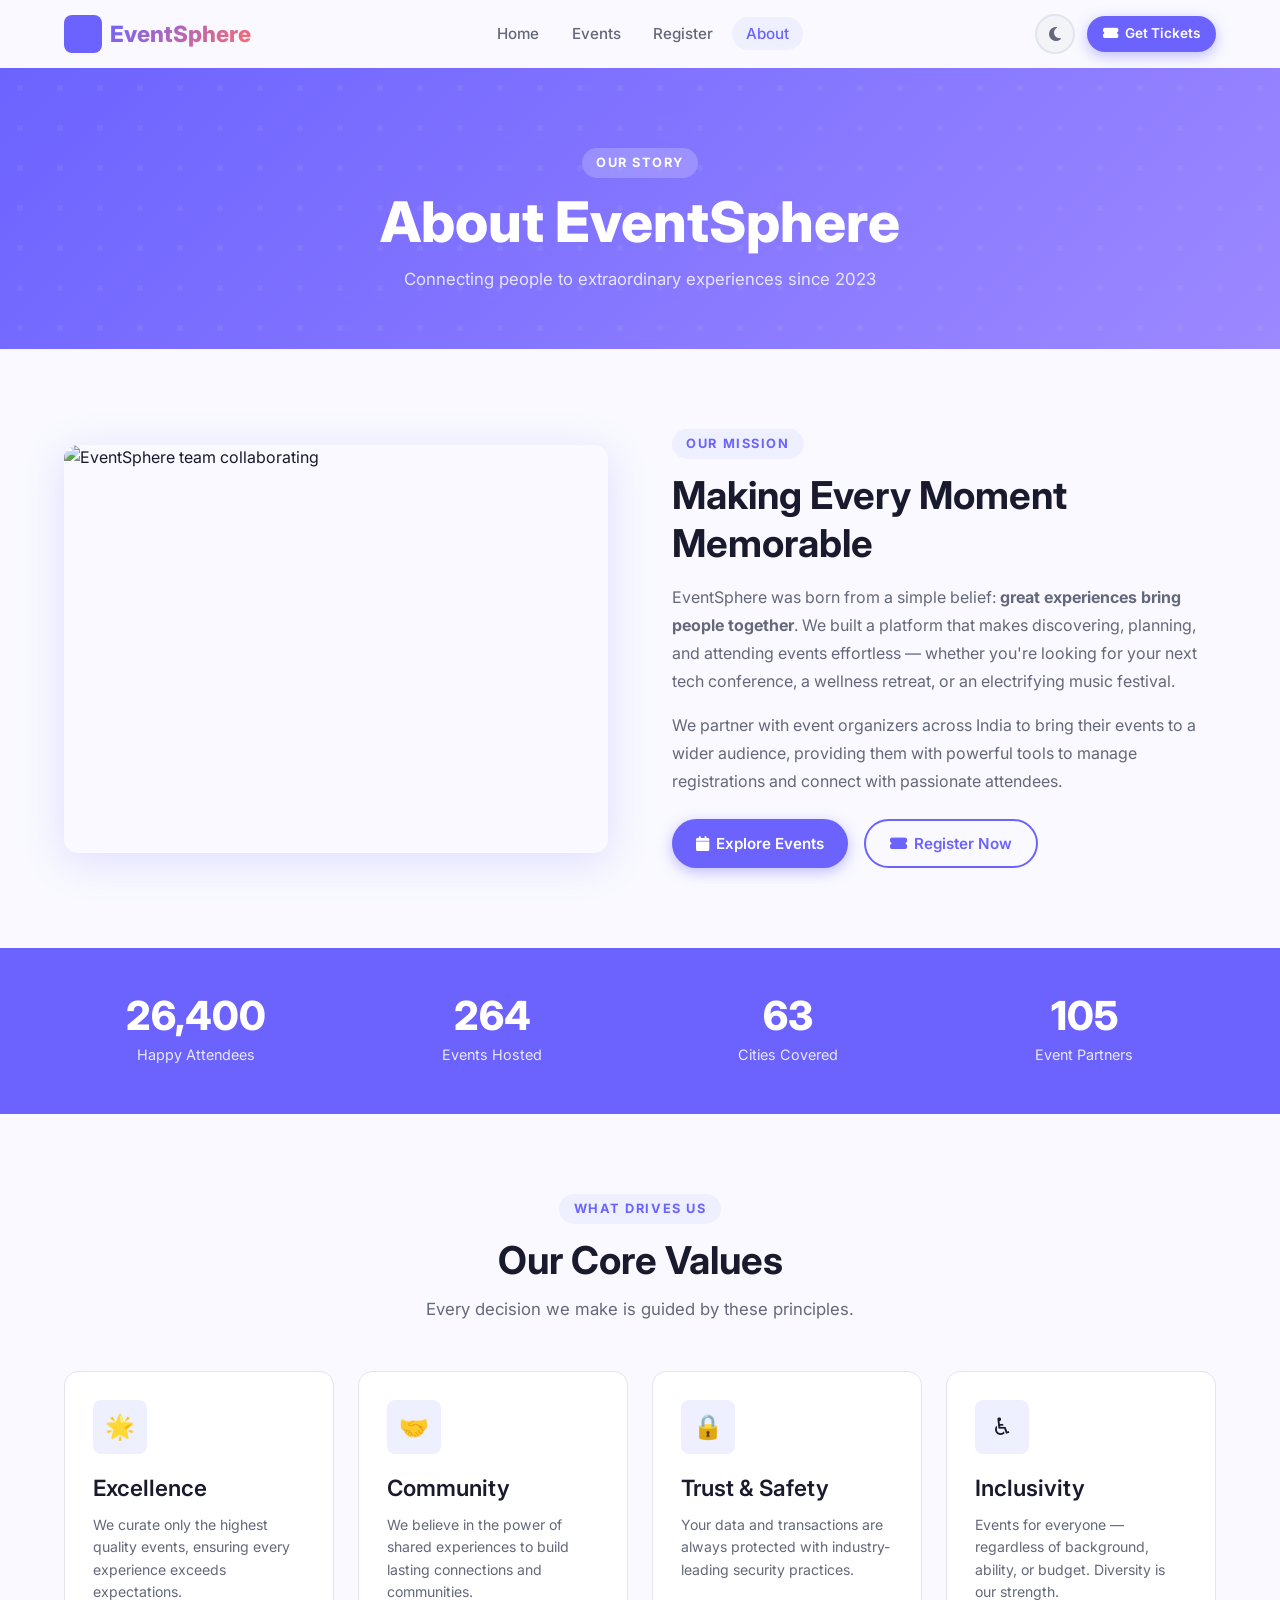
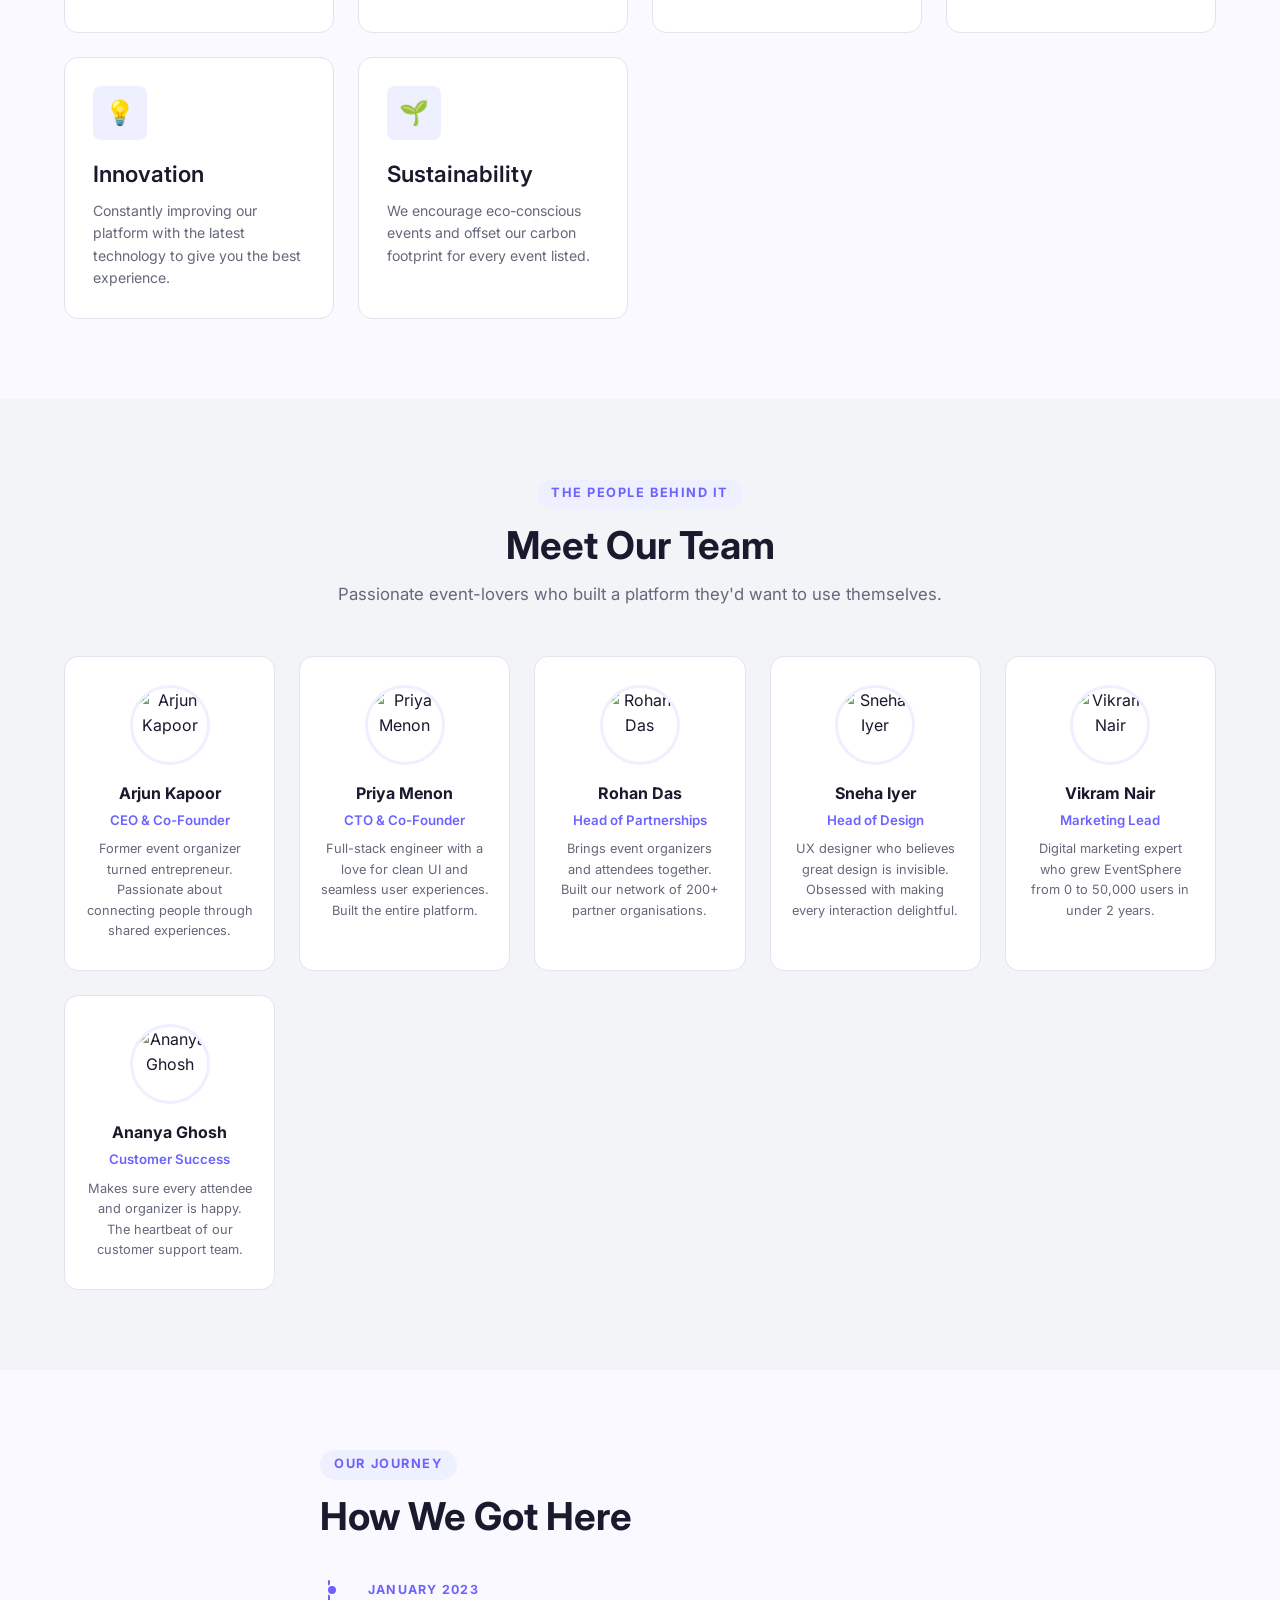
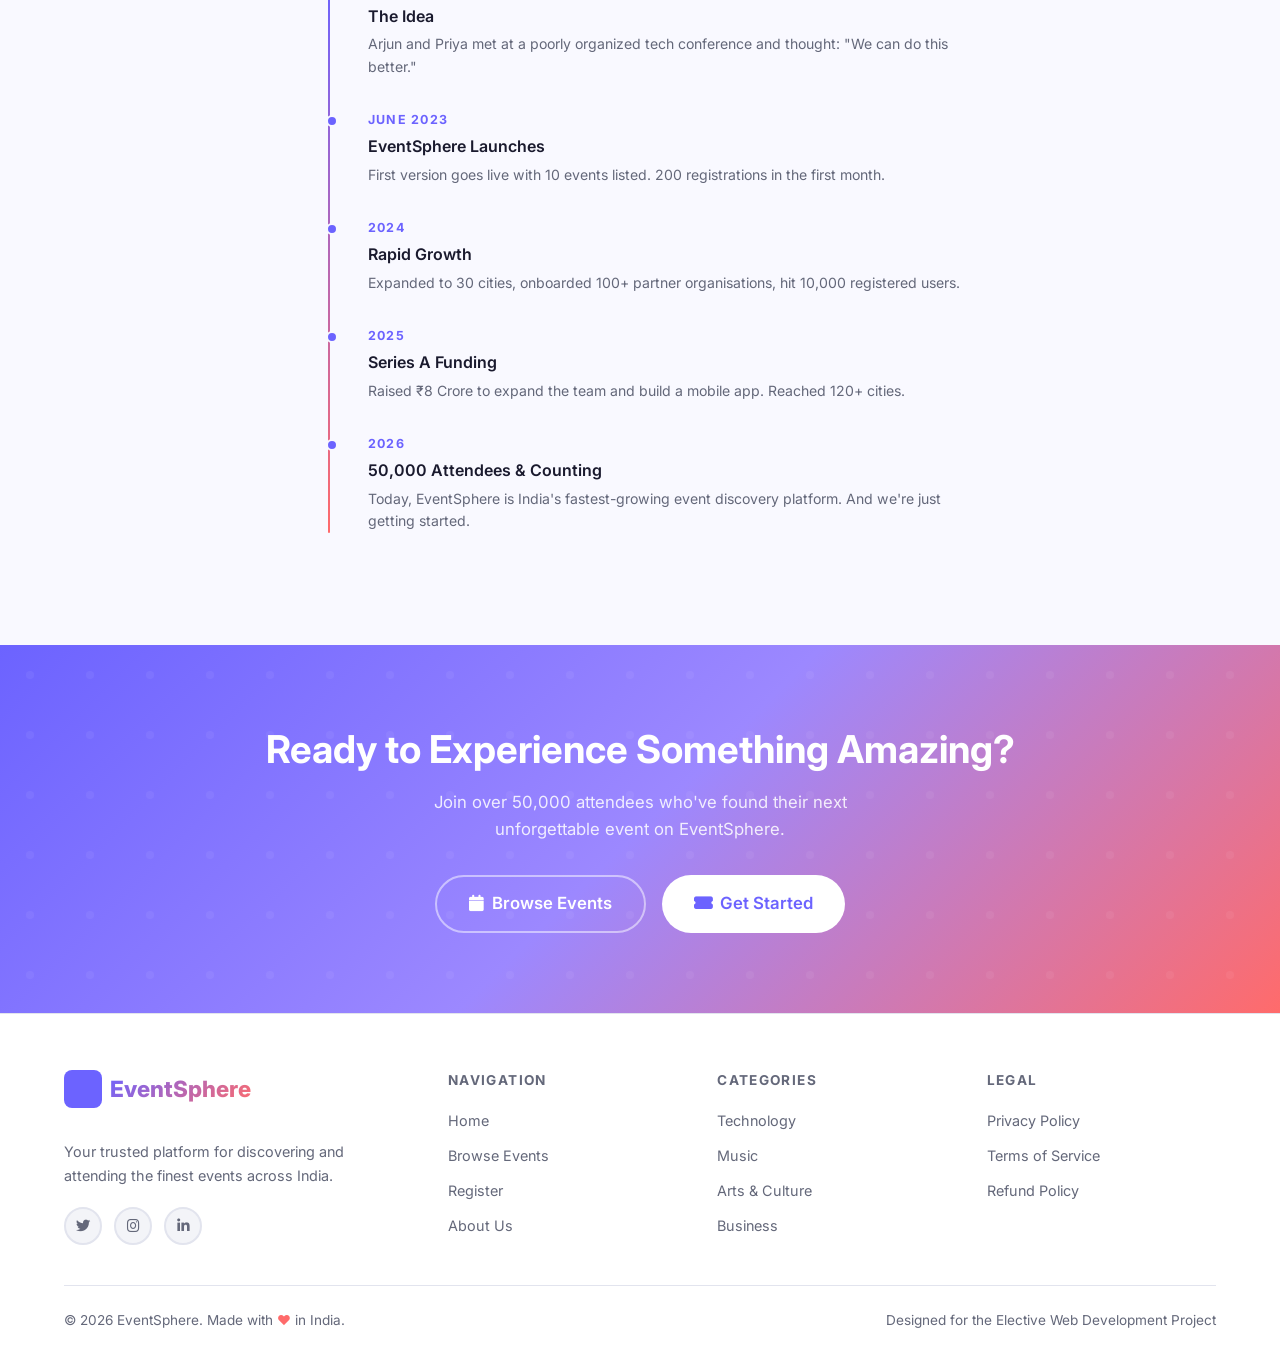
==== about.html @ 1bad6260 "Initial commit: EventSphere event management website - Homepage with hero section, featured events, " ====
<!DOCTYPE html>
<html lang="en" data-theme="light">
<head>
  <meta charset="UTF-8">
  <meta name="viewport" content="width=device-width, initial-scale=1.0">
  <meta name="description" content="About EventSphere — Our mission, team, and story.">
  <title>About Us — EventSphere</title>

  <link rel="preconnect" href="https://fonts.googleapis.com">
  <link href="https://fonts.googleapis.com/css2?family=Inter:wght@400;500;600;700;800&display=swap" rel="stylesheet">
  <link rel="stylesheet" href="https://cdnjs.cloudflare.com/ajax/libs/font-awesome/6.5.0/css/all.min.css">
  <link rel="stylesheet" href="css/style.css">
  <link rel="stylesheet" href="css/responsive.css">

  <style>
    .mission-section {
      display: grid;
      grid-template-columns: 1fr 1fr;
      gap: 4rem;
      align-items: center;
      padding: 5rem 0;
    }
    .mission-img {
      border-radius: var(--radius);
      overflow: hidden;
      aspect-ratio: 4/3;
      box-shadow: var(--shadow-lg);
    }
    .mission-img img { width: 100%; height: 100%; object-fit: cover; }
    .mission-text .section-label { display: inline-block; margin-bottom: 0.75rem; }
    .mission-text h2 { margin-bottom: 1rem; }
    .mission-text p  { color: var(--text-muted); margin-bottom: 1rem; line-height: 1.75; }
    .timeline { position: relative; padding-left: 2rem; }
    .timeline::before {
      content: "";
      position: absolute;
      left: 0.5rem;
      top: 0; bottom: 0;
      width: 2px;
      background: linear-gradient(to bottom, var(--primary), var(--accent));
      border-radius: 2px;
    }
    .timeline-item { position: relative; margin-bottom: 2rem; padding-left: 1rem; }
    .timeline-item::before {
      content: "";
      position: absolute;
      left: -1.6rem;
      top: 0.3rem;
      width: 12px; height: 12px;
      background: var(--primary);
      border-radius: 50%;
      border: 2px solid var(--bg);
    }
    .timeline-year { font-size: 0.78rem; font-weight: 700; color: var(--primary); text-transform: uppercase; letter-spacing: 0.1em; }
    .timeline-item h4 { margin: 0.25rem 0; }
    .timeline-item p  { font-size: 0.88rem; color: var(--text-muted); }

    @media (max-width: 768px) {
      .mission-section { grid-template-columns: 1fr; gap: 2rem; }
    }
  </style>
</head>
<body>

  <!-- ══ NAVBAR ══════════════════════════════════════════════════ -->
  <nav class="navbar scrolled" id="navbar">
    <div class="container">
      <a href="index.html" class="nav-brand">
        <div class="brand-icon"><i class="fas fa-calendar-star"></i></div>
        <span class="brand-name">EventSphere</span>
      </a>
      <ul class="nav-menu" id="nav-menu">
        <li><a href="index.html"    class="nav-link">Home</a></li>
        <li><a href="events.html"   class="nav-link">Events</a></li>
        <li><a href="register.html" class="nav-link">Register</a></li>
        <li><a href="about.html"    class="nav-link">About</a></li>
      </ul>
      <div class="nav-actions">
        <button class="theme-btn" id="theme-toggle" aria-label="Toggle theme"><i class="fas fa-moon"></i></button>
        <a href="register.html" class="btn btn-primary btn-sm"><i class="fas fa-ticket-alt"></i> Get Tickets</a>
        <button class="menu-toggle" id="menu-toggle" aria-label="Menu"><i class="fas fa-bars"></i></button>
      </div>
    </div>
  </nav>
  <div class="nav-overlay" id="nav-overlay"></div>

  <!-- ══ PAGE HEADER ═══════════════════════════════════════════ -->
  <header class="page-header">
    <div class="container">
      <span class="section-label" style="background:rgba(255,255,255,0.2);color:#fff;margin-bottom:0.75rem;display:inline-block">Our Story</span>
      <h1>About EventSphere</h1>
      <p>Connecting people to extraordinary experiences since 2023</p>
    </div>
  </header>

  <!-- ══ MISSION ═══════════════════════════════════════════════ -->
  <div class="container">
    <div class="mission-section">
      <div class="mission-img slide-left">
        <img src="https://images.unsplash.com/photo-1522202176988-66273c2fd55f?w=800&q=80" alt="EventSphere team collaborating">
      </div>
      <div class="mission-text slide-right">
        <span class="section-label">Our Mission</span>
        <h2>Making Every Moment Memorable</h2>
        <p>
          EventSphere was born from a simple belief: <strong>great experiences bring people together</strong>. 
          We built a platform that makes discovering, planning, and attending events effortless — whether 
          you're looking for your next tech conference, a wellness retreat, or an electrifying music festival.
        </p>
        <p>
          We partner with event organizers across India to bring their events to a wider audience, 
          providing them with powerful tools to manage registrations and connect with passionate attendees.
        </p>
        <div style="display:flex;gap:1rem;flex-wrap:wrap;margin-top:1.5rem">
          <a href="events.html" class="btn btn-primary"><i class="fas fa-calendar"></i> Explore Events</a>
          <a href="register.html" class="btn btn-outline"><i class="fas fa-ticket-alt"></i> Register Now</a>
        </div>
      </div>
    </div>
  </div>

  <!-- ══ STATS ══════════════════════════════════════════════════ -->
  <div class="stats-strip">
    <div class="container">
      <div class="stats-grid">
        <div class="stat-item slide-up">
          <div class="stat-number" data-target="50000">0</div>
          <div class="stat-label">Happy Attendees</div>
        </div>
        <div class="stat-item slide-up delay-1">
          <div class="stat-number" data-target="500">0</div>
          <div class="stat-label">Events Hosted</div>
        </div>
        <div class="stat-item slide-up delay-2">
          <div class="stat-number" data-target="120">0</div>
          <div class="stat-label">Cities Covered</div>
        </div>
        <div class="stat-item slide-up delay-3">
          <div class="stat-number" data-target="200">0</div>
          <div class="stat-label">Event Partners</div>
        </div>
      </div>
    </div>
  </div>

  <!-- ══ VALUES ════════════════════════════════════════════════ -->
  <section class="section">
    <div class="container">
      <div class="section-header slide-up">
        <span class="section-label">What Drives Us</span>
        <h2>Our Core Values</h2>
        <p>Every decision we make is guided by these principles.</p>
      </div>
      <div class="values-grid">
        <div class="value-card slide-up">
          <div class="value-icon">🌟</div>
          <h3>Excellence</h3>
          <p>We curate only the highest quality events, ensuring every experience exceeds expectations.</p>
        </div>
        <div class="value-card slide-up delay-1">
          <div class="value-icon">🤝</div>
          <h3>Community</h3>
          <p>We believe in the power of shared experiences to build lasting connections and communities.</p>
        </div>
        <div class="value-card slide-up delay-2">
          <div class="value-icon">🔒</div>
          <h3>Trust & Safety</h3>
          <p>Your data and transactions are always protected with industry-leading security practices.</p>
        </div>
        <div class="value-card slide-up delay-3">
          <div class="value-icon">♿</div>
          <h3>Inclusivity</h3>
          <p>Events for everyone — regardless of background, ability, or budget. Diversity is our strength.</p>
        </div>
        <div class="value-card slide-up">
          <div class="value-icon">💡</div>
          <h3>Innovation</h3>
          <p>Constantly improving our platform with the latest technology to give you the best experience.</p>
        </div>
        <div class="value-card slide-up delay-1">
          <div class="value-icon">🌱</div>
          <h3>Sustainability</h3>
          <p>We encourage eco-conscious events and offset our carbon footprint for every event listed.</p>
        </div>
      </div>
    </div>
  </section>

  <!-- ══ TEAM ═══════════════════════════════════════════════════ -->
  <section class="section" style="background:var(--surface-2)">
    <div class="container">
      <div class="section-header slide-up">
        <span class="section-label">The People Behind It</span>
        <h2>Meet Our Team</h2>
        <p>Passionate event-lovers who built a platform they'd want to use themselves.</p>
      </div>
      <div class="team-grid">
        <div class="team-card slide-up">
          <img src="https://images.unsplash.com/photo-1507003211169-0a1dd7228f2d?w=200&q=80" alt="Arjun Kapoor" class="team-avatar">
          <div class="team-name">Arjun Kapoor</div>
          <div class="team-role">CEO &amp; Co-Founder</div>
          <p class="team-bio">Former event organizer turned entrepreneur. Passionate about connecting people through shared experiences.</p>
        </div>
        <div class="team-card slide-up delay-1">
          <img src="https://images.unsplash.com/photo-1494790108377-be9c29b29330?w=200&q=80" alt="Priya Menon" class="team-avatar">
          <div class="team-name">Priya Menon</div>
          <div class="team-role">CTO &amp; Co-Founder</div>
          <p class="team-bio">Full-stack engineer with a love for clean UI and seamless user experiences. Built the entire platform.</p>
        </div>
        <div class="team-card slide-up delay-2">
          <img src="https://images.unsplash.com/photo-1500648767791-00dcc994a43e?w=200&q=80" alt="Rohan Das" class="team-avatar">
          <div class="team-name">Rohan Das</div>
          <div class="team-role">Head of Partnerships</div>
          <p class="team-bio">Brings event organizers and attendees together. Built our network of 200+ partner organisations.</p>
        </div>
        <div class="team-card slide-up delay-3">
          <img src="https://images.unsplash.com/photo-1438761681033-6461ffad8d80?w=200&q=80" alt="Sneha Iyer" class="team-avatar">
          <div class="team-name">Sneha Iyer</div>
          <div class="team-role">Head of Design</div>
          <p class="team-bio">UX designer who believes great design is invisible. Obsessed with making every interaction delightful.</p>
        </div>
        <div class="team-card slide-up">
          <img src="https://images.unsplash.com/photo-1472099645785-5658abf4ff4e?w=200&q=80" alt="Vikram Nair" class="team-avatar">
          <div class="team-name">Vikram Nair</div>
          <div class="team-role">Marketing Lead</div>
          <p class="team-bio">Digital marketing expert who grew EventSphere from 0 to 50,000 users in under 2 years.</p>
        </div>
        <div class="team-card slide-up delay-1">
          <img src="https://images.unsplash.com/photo-1487412720507-e7ab37603c6f?w=200&q=80" alt="Ananya Ghosh" class="team-avatar">
          <div class="team-name">Ananya Ghosh</div>
          <div class="team-role">Customer Success</div>
          <p class="team-bio">Makes sure every attendee and organizer is happy. The heartbeat of our customer support team.</p>
        </div>
      </div>
    </div>
  </section>

  <!-- ══ TIMELINE ══════════════════════════════════════════════ -->
  <section class="section">
    <div class="container">
      <div style="max-width:640px;margin:0 auto">
        <div class="section-header slide-up" style="text-align:left;margin-bottom:2.5rem">
          <span class="section-label">Our Journey</span>
          <h2>How We Got Here</h2>
        </div>
        <div class="timeline slide-up">
          <div class="timeline-item">
            <div class="timeline-year">January 2023</div>
            <h4>The Idea</h4>
            <p>Arjun and Priya met at a poorly organized tech conference and thought: "We can do this better."</p>
          </div>
          <div class="timeline-item">
            <div class="timeline-year">June 2023</div>
            <h4>EventSphere Launches</h4>
            <p>First version goes live with 10 events listed. 200 registrations in the first month.</p>
          </div>
          <div class="timeline-item">
            <div class="timeline-year">2024</div>
            <h4>Rapid Growth</h4>
            <p>Expanded to 30 cities, onboarded 100+ partner organisations, hit 10,000 registered users.</p>
          </div>
          <div class="timeline-item">
            <div class="timeline-year">2025</div>
            <h4>Series A Funding</h4>
            <p>Raised ₹8 Crore to expand the team and build a mobile app. Reached 120+ cities.</p>
          </div>
          <div class="timeline-item">
            <div class="timeline-year">2026</div>
            <h4>50,000 Attendees &amp; Counting</h4>
            <p>Today, EventSphere is India's fastest-growing event discovery platform. And we're just getting started.</p>
          </div>
        </div>
      </div>
    </div>
  </section>

  <!-- ══ CTA ═══════════════════════════════════════════════════ -->
  <section class="cta-section">
    <div class="container">
      <h2>Ready to Experience Something Amazing?</h2>
      <p>Join over 50,000 attendees who've found their next unforgettable event on EventSphere.</p>
      <div style="display:flex;gap:1rem;justify-content:center;flex-wrap:wrap;margin-top:1.5rem">
        <a href="events.html" class="btn btn-ghost btn-lg"><i class="fas fa-calendar"></i> Browse Events</a>
        <a href="register.html" class="btn btn-lg" style="background:#fff;color:var(--primary)">
          <i class="fas fa-ticket-alt"></i> Get Started
        </a>
      </div>
    </div>
  </section>

  <!-- ══ FOOTER ═════════════════════════════════════════════════ -->
  <footer class="footer">
    <div class="container">
      <div class="footer-grid">
        <div class="footer-brand">
          <a href="index.html" class="nav-brand" style="margin-bottom:1rem;display:inline-flex">
            <div class="brand-icon"><i class="fas fa-calendar-star"></i></div>
            <span class="brand-name">EventSphere</span>
          </a>
          <p>Your trusted platform for discovering and attending the finest events across India.</p>
          <div class="social-links" style="margin-top:1.25rem">
            <a href="#" class="social-link"><i class="fab fa-twitter"></i></a>
            <a href="#" class="social-link"><i class="fab fa-instagram"></i></a>
            <a href="#" class="social-link"><i class="fab fa-linkedin-in"></i></a>
          </div>
        </div>
        <div>
          <h4>Navigation</h4>
          <ul class="footer-links">
            <li><a href="index.html">Home</a></li>
            <li><a href="events.html">Browse Events</a></li>
            <li><a href="register.html">Register</a></li>
            <li><a href="about.html">About Us</a></li>
          </ul>
        </div>
        <div>
          <h4>Categories</h4>
          <ul class="footer-links">
            <li><a href="events.html?category=technology">Technology</a></li>
            <li><a href="events.html?category=music">Music</a></li>
            <li><a href="events.html?category=arts">Arts &amp; Culture</a></li>
            <li><a href="events.html?category=business">Business</a></li>
          </ul>
        </div>
        <div>
          <h4>Legal</h4>
          <ul class="footer-links">
            <li><a href="#">Privacy Policy</a></li>
            <li><a href="#">Terms of Service</a></li>
            <li><a href="#">Refund Policy</a></li>
          </ul>
        </div>
      </div>
      <div class="footer-bottom">
        <p>© 2026 EventSphere. Made with <span style="color:var(--accent)">♥</span> in India.</p>
        <p>Designed for the Elective Web Development Project</p>
      </div>
    </div>
  </footer>

  <button id="back-to-top" aria-label="Back to top"><i class="fas fa-arrow-up"></i></button>

  <script src="js/events-data.js"></script>
  <script src="js/main.js"></script>
  <script>
    document.addEventListener("DOMContentLoaded", () => { initCounters(); });
  </script>
</body>
</html>
---- css/style.css ----
/* ============================================================
   style.css — Main stylesheet for EventSphere
   ============================================================ */

/* ─── CSS Variables ──────────────────────────────────────────── */
:root {
  /* Brand */
  --primary:        #6C63FF;
  --primary-dark:   #5A52E0;
  --primary-light:  #EEF0FF;
  --accent:         #FF6B6B;
  --accent-dark:    #E05555;

  /* Light theme */
  --bg:             #F9F9FF;
  --surface:        #FFFFFF;
  --surface-2:      #F3F4F8;
  --border:         #E2E4EE;
  --text:           #1A1A2E;
  --text-muted:     #64687A;
  --text-light:     #9599AA;

  /* Shadows */
  --shadow-sm:      0 2px 8px rgba(108,99,255,0.08);
  --shadow-md:      0 4px 24px rgba(108,99,255,0.14);
  --shadow-lg:      0 8px 40px rgba(108,99,255,0.18);

  /* Misc */
  --radius:         14px;
  --radius-sm:      8px;
  --radius-pill:    100px;
  --transition:     0.25s ease;
  --navbar-h:       68px;
}

[data-theme="dark"] {
  --bg:             #0F0F1A;
  --surface:        #1A1A2E;
  --surface-2:      #252540;
  --border:         #333355;
  --text:           #E8E8FF;
  --text-muted:     #9A9AB8;
  --text-light:     #6A6A88;
  --shadow-sm:      0 2px 8px rgba(0,0,0,0.3);
  --shadow-md:      0 4px 24px rgba(0,0,0,0.4);
  --shadow-lg:      0 8px 40px rgba(0,0,0,0.5);
  --primary-light:  #1E1E40;
}

/* ─── Reset & Base ───────────────────────────────────────────── */
*, *::before, *::after { box-sizing: border-box; margin: 0; padding: 0; }

html {
  scroll-behavior: smooth;
  font-size: 16px;
}

body {
  font-family: 'Inter', 'Segoe UI', system-ui, sans-serif;
  background: var(--bg);
  color: var(--text);
  line-height: 1.6;
  transition: background var(--transition), color var(--transition);
  overflow-x: hidden;
}

a { color: inherit; text-decoration: none; }
img { display: block; max-width: 100%; object-fit: cover; }
ul { list-style: none; }
button { cursor: pointer; font-family: inherit; border: none; outline: none; }
input, select, textarea { font-family: inherit; }

/* ─── Typography ─────────────────────────────────────────────── */
h1 { font-size: clamp(2rem, 5vw, 3.5rem); font-weight: 800; line-height: 1.15; }
h2 { font-size: clamp(1.5rem, 3vw, 2.5rem); font-weight: 700; line-height: 1.25; }
h3 { font-size: clamp(1.1rem, 2vw, 1.4rem); font-weight: 600; }
h4 { font-size: 1rem; font-weight: 600; }

.text-gradient {
  background: linear-gradient(135deg, var(--primary), #FF6B6B);
  -webkit-background-clip: text;
  -webkit-text-fill-color: transparent;
  background-clip: text;
}

/* ─── Layout ─────────────────────────────────────────────────── */
.container {
  max-width: 1200px;
  margin: 0 auto;
  padding: 0 1.5rem;
}

.section {
  padding: 5rem 0;
}

.section-header {
  text-align: center;
  max-width: 640px;
  margin: 0 auto 3rem;
}

.section-header p {
  color: var(--text-muted);
  margin-top: 0.75rem;
  font-size: 1.05rem;
}

.section-label {
  display: inline-block;
  font-size: 0.8rem;
  font-weight: 700;
  letter-spacing: 0.12em;
  text-transform: uppercase;
  color: var(--primary);
  background: var(--primary-light);
  padding: 0.3rem 0.9rem;
  border-radius: var(--radius-pill);
  margin-bottom: 0.75rem;
}

/* ─── Buttons ────────────────────────────────────────────────── */
.btn {
  display: inline-flex;
  align-items: center;
  gap: 0.45rem;
  padding: 0.65rem 1.5rem;
  border-radius: var(--radius-pill);
  font-weight: 600;
  font-size: 0.95rem;
  transition: all var(--transition);
  cursor: pointer;
  white-space: nowrap;
}

.btn-primary {
  background: var(--primary);
  color: #fff;
  box-shadow: 0 4px 14px rgba(108,99,255,0.4);
}
.btn-primary:hover {
  background: var(--primary-dark);
  transform: translateY(-2px);
  box-shadow: 0 6px 20px rgba(108,99,255,0.5);
}

.btn-accent {
  background: var(--accent);
  color: #fff;
  box-shadow: 0 4px 14px rgba(255,107,107,0.4);
}
.btn-accent:hover {
  background: var(--accent-dark);
  transform: translateY(-2px);
}

.btn-outline {
  background: transparent;
  color: var(--primary);
  border: 2px solid var(--primary);
}
.btn-outline:hover {
  background: var(--primary);
  color: #fff;
  transform: translateY(-2px);
}

.btn-ghost {
  background: transparent;
  color: var(--text);
  border: 2px solid var(--border);
}
.btn-ghost:hover {
  border-color: var(--primary);
  color: var(--primary);
}

.btn-sm { padding: 0.45rem 1rem; font-size: 0.85rem; }
.btn-lg { padding: 0.85rem 2rem; font-size: 1.05rem; }
.btn-disabled { opacity: 0.5; pointer-events: none; cursor: not-allowed; }
.btn:active { transform: scale(0.97); }

/* ─── Navbar ─────────────────────────────────────────────────── */
.navbar {
  position: fixed;
  top: 0; left: 0; right: 0;
  height: var(--navbar-h);
  background: transparent;
  z-index: 1000;
  transition: background var(--transition), box-shadow var(--transition);
}

.navbar.scrolled {
  background: var(--surface);
  box-shadow: var(--shadow-sm);
  backdrop-filter: blur(12px);
}

.navbar .container {
  display: flex;
  align-items: center;
  justify-content: space-between;
  height: 100%;
}

.nav-brand {
  display: flex;
  align-items: center;
  gap: 0.5rem;
  font-size: 1.4rem;
  font-weight: 800;
}

.nav-brand .brand-icon {
  width: 38px;
  height: 38px;
  background: var(--primary);
  border-radius: var(--radius-sm);
  display: flex;
  align-items: center;
  justify-content: center;
  color: #fff;
  font-size: 1.1rem;
  flex-shrink: 0;
}

.brand-name { background: linear-gradient(135deg, var(--primary), var(--accent)); -webkit-background-clip: text; -webkit-text-fill-color: transparent; background-clip: text; }

.nav-menu {
  display: flex;
  align-items: center;
  gap: 0.25rem;
}

.nav-link {
  padding: 0.45rem 0.9rem;
  border-radius: var(--radius-pill);
  font-size: 0.95rem;
  font-weight: 500;
  color: var(--text-muted);
  transition: all var(--transition);
}

.nav-link:hover, .nav-link.active {
  color: var(--primary);
  background: var(--primary-light);
}

.nav-actions {
  display: flex;
  align-items: center;
  gap: 0.75rem;
}

.theme-btn {
  width: 40px;
  height: 40px;
  border-radius: 50%;
  background: var(--surface-2);
  color: var(--text-muted);
  display: flex;
  align-items: center;
  justify-content: center;
  transition: all var(--transition);
  border: 2px solid var(--border);
  font-size: 1rem;
}

.theme-btn:hover { color: var(--primary); border-color: var(--primary); }

.menu-toggle {
  display: none;
  width: 40px;
  height: 40px;
  border-radius: var(--radius-sm);
  background: var(--surface-2);
  color: var(--text);
  align-items: center;
  justify-content: center;
  font-size: 1.1rem;
  border: 2px solid var(--border);
}

.nav-overlay {
  display: none;
  position: fixed;
  inset: 0;
  background: rgba(0,0,0,0.4);
  z-index: 999;
  backdrop-filter: blur(4px);
}

.nav-overlay.visible { display: block; }

/* ─── Hero Section ───────────────────────────────────────────── */
.hero {
  min-height: 100vh;
  display: flex;
  align-items: center;
  position: relative;
  overflow: hidden;
  padding-top: var(--navbar-h);
}

.hero-bg {
  position: absolute;
  inset: 0;
  background:
    radial-gradient(ellipse 80% 60% at 70% 40%, rgba(108,99,255,0.18) 0%, transparent 60%),
    radial-gradient(ellipse 60% 50% at 10% 80%, rgba(255,107,107,0.12) 0%, transparent 55%),
    var(--bg);
  z-index: 0;
}

.hero-blob {
  position: absolute;
  border-radius: 50%;
  filter: blur(80px);
  opacity: 0.25;
  animation: blobFloat 8s ease-in-out infinite alternate;
}

.hero-blob-1 { width: 500px; height: 500px; background: var(--primary); top: -100px; right: -100px; }
.hero-blob-2 { width: 300px; height: 300px; background: var(--accent); bottom: -50px; left: -50px; animation-delay: 3s; }

@keyframes blobFloat {
  from { transform: translate(0, 0) scale(1); }
  to   { transform: translate(30px, -30px) scale(1.05); }
}

.hero .container {
  display: grid;
  grid-template-columns: 1fr 1fr;
  gap: 4rem;
  align-items: center;
  position: relative;
  z-index: 1;
  padding-top: 2rem;
  padding-bottom: 2rem;
}

.hero-badge {
  display: inline-flex;
  align-items: center;
  gap: 0.5rem;
  background: var(--primary-light);
  color: var(--primary);
  border: 1px solid rgba(108,99,255,0.3);
  border-radius: var(--radius-pill);
  padding: 0.35rem 1rem;
  font-size: 0.85rem;
  font-weight: 600;
  margin-bottom: 1.25rem;
  animation: fadeSlideDown 0.6s ease both;
}

.hero-badge .dot {
  width: 8px; height: 8px;
  background: var(--primary);
  border-radius: 50%;
  animation: pulse 1.5s ease infinite;
}

@keyframes pulse {
  0%, 100% { opacity: 1; transform: scale(1); }
  50% { opacity: 0.5; transform: scale(1.3); }
}

.hero h1 { animation: fadeSlideDown 0.6s 0.1s ease both; }
.hero-sub {
  color: var(--text-muted);
  font-size: 1.1rem;
  max-width: 480px;
  margin: 1.25rem 0 2rem;
  animation: fadeSlideDown 0.6s 0.2s ease both;
}

.hero-cta {
  display: flex;
  gap: 1rem;
  flex-wrap: wrap;
  animation: fadeSlideDown 0.6s 0.3s ease both;
}

.hero-stats {
  display: flex;
  gap: 2rem;
  margin-top: 2.5rem;
  animation: fadeSlideDown 0.6s 0.4s ease both;
}

.hero-stat { text-align: left; }
.hero-stat-num {
  font-size: 1.6rem;
  font-weight: 800;
  background: linear-gradient(135deg, var(--primary), var(--accent));
  -webkit-background-clip: text;
  -webkit-text-fill-color: transparent;
  background-clip: text;
}
.hero-stat-label { font-size: 0.8rem; color: var(--text-muted); font-weight: 500; }

.hero-visual {
  position: relative;
  animation: fadeSlideLeft 0.8s 0.2s ease both;
}

.hero-img-wrap {
  position: relative;
  border-radius: var(--radius);
  overflow: hidden;
  aspect-ratio: 4/3;
  box-shadow: var(--shadow-lg);
}

.hero-img-wrap img { width: 100%; height: 100%; object-fit: cover; }

.hero-img-wrap::after {
  content: "";
  position: absolute;
  inset: 0;
  background: linear-gradient(to bottom, transparent 50%, rgba(108,99,255,0.35));
}

.hero-card-float {
  position: absolute;
  background: var(--surface);
  border-radius: var(--radius);
  box-shadow: var(--shadow-md);
  padding: 1rem 1.25rem;
  display: flex;
  align-items: center;
  gap: 0.75rem;
  animation: floatCard 4s ease-in-out infinite alternate;
  border: 1px solid var(--border);
}

.hero-card-float.card-1 { bottom: -1.5rem; left: -1.5rem; }
.hero-card-float.card-2 { top: -1rem; right: -1rem; animation-delay: 2s; }

@keyframes floatCard {
  from { transform: translateY(0); }
  to   { transform: translateY(-10px); }
}

.float-icon {
  width: 42px; height: 42px;
  border-radius: var(--radius-sm);
  display: flex;
  align-items: center;
  justify-content: center;
  font-size: 1.2rem;
}

.float-icon.purple { background: var(--primary-light); color: var(--primary); }
.float-icon.red    { background: #FFF0F0; color: var(--accent); }

.float-text strong { display: block; font-size: 0.95rem; font-weight: 700; }
.float-text span   { font-size: 0.78rem; color: var(--text-muted); }

/* ─── Stats Strip ────────────────────────────────────────────── */
.stats-strip {
  background: var(--primary);
  padding: 3rem 0;
}

.stats-grid {
  display: grid;
  grid-template-columns: repeat(4, 1fr);
  gap: 2rem;
  text-align: center;
}

.stat-item { color: #fff; }
.stat-number {
  font-size: 2.5rem;
  font-weight: 800;
  line-height: 1;
}
.stat-label { font-size: 0.9rem; opacity: 0.85; margin-top: 0.4rem; }

/* ─── Event Cards ────────────────────────────────────────────── */
.events-grid {
  display: grid;
  grid-template-columns: repeat(auto-fill, minmax(320px, 1fr));
  gap: 1.75rem;
}

.event-card {
  background: var(--surface);
  border-radius: var(--radius);
  overflow: hidden;
  border: 1px solid var(--border);
  transition: transform var(--transition), box-shadow var(--transition);
  display: flex;
  flex-direction: column;
}

.event-card:hover {
  transform: translateY(-6px);
  box-shadow: var(--shadow-lg);
}

.card-image-wrap {
  position: relative;
  aspect-ratio: 16/10;
  overflow: hidden;
}

.card-img {
  width: 100%; height: 100%;
  object-fit: cover;
  transition: transform 0.5s ease;
}

.event-card:hover .card-img { transform: scale(1.05); }

.card-overlay {
  position: absolute;
  top: 0; left: 0; right: 0;
  padding: 0.75rem;
  display: flex;
  justify-content: space-between;
  align-items: flex-start;
  background: linear-gradient(to bottom, rgba(0,0,0,0.45), transparent);
}

.card-category {
  background: rgba(255,255,255,0.18);
  backdrop-filter: blur(6px);
  color: #fff;
  font-size: 0.78rem;
  font-weight: 600;
  padding: 0.3rem 0.75rem;
  border-radius: var(--radius-pill);
  border: 1px solid rgba(255,255,255,0.2);
}

.card-badge {
  background: var(--accent);
  color: #fff;
  font-size: 0.72rem;
  font-weight: 700;
  padding: 0.25rem 0.65rem;
  border-radius: var(--radius-pill);
}

.card-countdown {
  position: absolute;
  bottom: 0.6rem;
  right: 0.75rem;
}

.countdown-mini {
  background: rgba(0,0,0,0.55);
  backdrop-filter: blur(4px);
  color: #fff;
  font-size: 0.75rem;
  font-weight: 600;
  padding: 0.25rem 0.65rem;
  border-radius: var(--radius-pill);
}

.countdown-mini.urgent { background: var(--accent); }

.badge-live {
  background: #00C853;
  color: #fff;
  font-size: 0.72rem;
  font-weight: 700;
  padding: 0.25rem 0.65rem;
  border-radius: var(--radius-pill);
  animation: pulse 1.5s ease infinite;
}

.card-body {
  padding: 1.25rem;
  display: flex;
  flex-direction: column;
  gap: 0.6rem;
  flex: 1;
}

.card-title { font-size: 1.05rem; font-weight: 700; }
.card-title a { transition: color var(--transition); }
.card-title a:hover { color: var(--primary); }

.card-meta {
  display: flex;
  flex-wrap: wrap;
  gap: 0.75rem;
  color: var(--text-muted);
  font-size: 0.83rem;
}

.card-meta span { display: flex; align-items: center; gap: 0.35rem; }
.card-meta i { color: var(--primary); opacity: 0.8; }

.card-desc { font-size: 0.87rem; color: var(--text-muted); line-height: 1.55; }

.card-footer {
  margin-top: auto;
  padding-top: 0.75rem;
  border-top: 1px solid var(--border);
  display: flex;
  flex-direction: column;
  gap: 0.6rem;
}

.card-price-action {
  display: flex;
  justify-content: space-between;
  align-items: center;
}

.card-price {
  font-size: 1.1rem;
  font-weight: 800;
  color: var(--primary);
}

/* ─── Availability Bar ───────────────────────────────────────── */
.availability { display: flex; align-items: center; gap: 0.75rem; }

.avail-bar {
  flex: 1;
  height: 6px;
  background: var(--border);
  border-radius: var(--radius-pill);
  overflow: hidden;
}

.avail-bar.large { height: 10px; }

.avail-fill {
  height: 100%;
  background: linear-gradient(90deg, var(--primary), #9C88FF);
  border-radius: var(--radius-pill);
  transition: width 1s ease;
}

.avail-fill.avail-hot { background: linear-gradient(90deg, var(--accent), #FF9B6B); }

.spots-ok  { font-size: 0.8rem; color: #00C853; font-weight: 600; white-space: nowrap; }
.spots-low { font-size: 0.8rem; color: var(--accent); font-weight: 600; white-space: nowrap; }

/* Card enter animation */
@keyframes cardEnter {
  from { opacity: 0; transform: translateY(20px); }
  to   { opacity: 1; transform: translateY(0); }
}
.card-enter { animation: cardEnter 0.4s ease both; }

/* ─── Category Pills ─────────────────────────────────────────── */
.pills-wrap {
  display: flex;
  flex-wrap: wrap;
  gap: 0.6rem;
  margin-bottom: 2rem;
}

.pill {
  display: inline-flex;
  align-items: center;
  gap: 0.4rem;
  padding: 0.5rem 1.1rem;
  border-radius: var(--radius-pill);
  background: var(--surface);
  border: 2px solid var(--border);
  color: var(--text-muted);
  font-size: 0.88rem;
  font-weight: 600;
  transition: all var(--transition);
  cursor: pointer;
}

.pill:hover, .pill.active {
  border-color: var(--primary);
  color: var(--primary);
  background: var(--primary-light);
}

/* ─── Search Bar ─────────────────────────────────────────────── */
.search-bar {
  position: relative;
  max-width: 520px;
}

.search-bar input {
  width: 100%;
  padding: 0.8rem 1.2rem 0.8rem 3rem;
  border-radius: var(--radius-pill);
  border: 2px solid var(--border);
  background: var(--surface);
  color: var(--text);
  font-size: 0.95rem;
  transition: border-color var(--transition), box-shadow var(--transition);
}

.search-bar input:focus {
  outline: none;
  border-color: var(--primary);
  box-shadow: 0 0 0 4px rgba(108,99,255,0.12);
}

.search-bar .search-icon {
  position: absolute;
  left: 1rem;
  top: 50%;
  transform: translateY(-50%);
  color: var(--text-muted);
  font-size: 0.95rem;
}

.search-clear {
  position: absolute;
  right: 0.75rem;
  top: 50%;
  transform: translateY(-50%);
  background: var(--surface-2);
  border: none;
  width: 26px;
  height: 26px;
  border-radius: 50%;
  display: none;
  align-items: center;
  justify-content: center;
  color: var(--text-muted);
  cursor: pointer;
  font-size: 0.8rem;
  transition: all var(--transition);
}
.search-clear:hover { background: var(--accent); color: #fff; }

/* ─── Toolbar (search + sort) ────────────────────────────────── */
.events-toolbar {
  display: flex;
  justify-content: space-between;
  align-items: center;
  flex-wrap: wrap;
  gap: 1rem;
  margin-bottom: 1.5rem;
}

.toolbar-right {
  display: flex;
  align-items: center;
  gap: 1rem;
}

.result-count {
  font-size: 0.9rem;
  color: var(--text-muted);
  font-weight: 500;
}

.sort-select {
  padding: 0.55rem 1rem;
  border-radius: var(--radius-pill);
  border: 2px solid var(--border);
  background: var(--surface);
  color: var(--text);
  font-size: 0.88rem;
  font-weight: 500;
  cursor: pointer;
  transition: border-color var(--transition);
}
.sort-select:focus { outline: none; border-color: var(--primary); }

/* ─── No Results ─────────────────────────────────────────────── */
.no-results {
  grid-column: 1 / -1;
  text-align: center;
  padding: 4rem 1rem;
}

.no-results-icon { font-size: 4rem; margin-bottom: 1rem; }
.no-results h3   { margin-bottom: 0.5rem; }
.no-results p    { color: var(--text-muted); margin-bottom: 1.5rem; }

/* ─── Featured Section ───────────────────────────────────────── */
.featured-grid {
  display: grid;
  grid-template-columns: 1.3fr 1fr;
  grid-template-rows: auto auto;
  gap: 1.75rem;
}

.featured-grid .event-card:first-child {
  grid-row: span 2;
}

.featured-grid .event-card:first-child .card-image-wrap {
  aspect-ratio: 3/2;
}

/* ─── Categories Grid ────────────────────────────────────────── */
.categories-grid {
  display: grid;
  grid-template-columns: repeat(auto-fill, minmax(140px, 1fr));
  gap: 1rem;
}

.cat-card {
  background: var(--surface);
  border: 2px solid var(--border);
  border-radius: var(--radius);
  padding: 1.5rem 1rem;
  text-align: center;
  cursor: pointer;
  transition: all var(--transition);
  text-decoration: none;
  color: var(--text);
  display: block;
}

.cat-card:hover {
  border-color: var(--primary);
  background: var(--primary-light);
  transform: translateY(-4px);
  box-shadow: var(--shadow-md);
}

.cat-icon {
  font-size: 2rem;
  margin-bottom: 0.5rem;
  display: block;
}

.cat-name {
  font-size: 0.88rem;
  font-weight: 600;
  color: var(--text-muted);
  transition: color var(--transition);
}

.cat-card:hover .cat-name { color: var(--primary); }

/* ─── CTA Banner ─────────────────────────────────────────────── */
.cta-section {
  background: linear-gradient(135deg, var(--primary) 0%, #9C88FF 50%, var(--accent) 100%);
  padding: 5rem 0;
  text-align: center;
  color: #fff;
  position: relative;
  overflow: hidden;
}

.cta-section::before {
  content: "";
  position: absolute;
  inset: 0;
  background: url("data:image/svg+xml,%3Csvg width='60' height='60' viewBox='0 0 60 60' xmlns='http://www.w3.org/2000/svg'%3E%3Cg fill='none' fill-rule='evenodd'%3E%3Cg fill='%23ffffff' fill-opacity='0.05'%3E%3Ccircle cx='30' cy='30' r='4'/%3E%3C/g%3E%3C/g%3E%3C/svg%3E");
}

.cta-section .container { position: relative; }
.cta-section h2 { color: #fff; }
.cta-section p { color: rgba(255,255,255,0.85); max-width: 520px; margin: 1rem auto 2rem; font-size: 1.05rem; }
.cta-section .btn-ghost { border-color: rgba(255,255,255,0.5); color: #fff; }
.cta-section .btn-ghost:hover { background: rgba(255,255,255,0.15); border-color: #fff; }

/* ─── Event Detail Page ──────────────────────────────────────── */
.detail-hero {
  height: 50vh;
  min-height: 320px;
  max-height: 480px;
  position: relative;
  overflow: hidden;
  margin-top: var(--navbar-h);
}

.detail-hero img {
  width: 100%; height: 100%;
  object-fit: cover;
}

.detail-hero-overlay {
  position: absolute;
  inset: 0;
  background: linear-gradient(to bottom, rgba(0,0,0,0.15) 0%, rgba(0,0,0,0.7) 100%);
  display: flex;
  align-items: flex-end;
  padding: 2.5rem;
}

.detail-hero-meta {
  display: flex;
  flex-wrap: wrap;
  gap: 0.75rem;
  align-items: center;
}

.detail-layout {
  display: grid;
  grid-template-columns: 1fr 350px;
  gap: 3rem;
  align-items: start;
  padding: 3rem 0 5rem;
}

.detail-main h1 { margin-bottom: 1.25rem; }

.detail-info-grid {
  display: grid;
  grid-template-columns: 1fr 1fr;
  gap: 1rem;
  margin: 1.5rem 0;
}

.info-chip {
  display: flex;
  align-items: flex-start;
  gap: 0.75rem;
  background: var(--surface-2);
  border-radius: var(--radius-sm);
  padding: 0.9rem 1rem;
  border: 1px solid var(--border);
}

.info-chip i { color: var(--primary); margin-top: 0.15rem; flex-shrink: 0; }
.info-chip-label { font-size: 0.75rem; text-transform: uppercase; letter-spacing: 0.08em; color: var(--text-light); font-weight: 600; }
.info-chip-value { font-size: 0.92rem; font-weight: 600; margin-top: 0.1rem; }

.detail-desc { line-height: 1.75; color: var(--text-muted); }
.detail-desc p { margin-bottom: 1rem; }

.tags-wrap { display: flex; flex-wrap: wrap; gap: 0.5rem; margin-top: 1.25rem; }

.tag {
  background: var(--primary-light);
  color: var(--primary);
  font-size: 0.8rem;
  font-weight: 600;
  padding: 0.3rem 0.75rem;
  border-radius: var(--radius-pill);
}

/* Sticky Sidebar */
.detail-sidebar {
  position: sticky;
  top: calc(var(--navbar-h) + 1.5rem);
  display: flex;
  flex-direction: column;
  gap: 1.25rem;
}

.sidebar-card {
  background: var(--surface);
  border: 1px solid var(--border);
  border-radius: var(--radius);
  padding: 1.5rem;
  box-shadow: var(--shadow-sm);
}

.sidebar-card h3 { font-size: 0.9rem; text-transform: uppercase; letter-spacing: 0.1em; color: var(--text-muted); margin-bottom: 1rem; }

.price-big {
  font-size: 2rem;
  font-weight: 800;
  color: var(--primary);
  margin-bottom: 0.25rem;
}

.avail-stats {
  display: flex;
  justify-content: space-between;
  font-size: 0.85rem;
  color: var(--text-muted);
  margin-bottom: 0.5rem;
}

.avail-label { font-size: 0.8rem; color: var(--text-light); text-align: right; margin-top: 0.35rem; }

/* Countdown Display */
.countdown-wrap {
  display: flex;
  justify-content: center;
  gap: 0.5rem;
  flex-wrap: wrap;
}

.countdown-unit {
  display: flex;
  flex-direction: column;
  align-items: center;
  min-width: 56px;
}

.countdown-value {
  background: var(--surface-2);
  border: 2px solid var(--border);
  border-radius: var(--radius-sm);
  font-size: 1.6rem;
  font-weight: 800;
  color: var(--primary);
  padding: 0.5rem 0.75rem;
  min-width: 56px;
  text-align: center;
  font-variant-numeric: tabular-nums;
}

.countdown-label { font-size: 0.7rem; text-transform: uppercase; color: var(--text-muted); font-weight: 600; margin-top: 0.3rem; }
.countdown-sep   { font-size: 1.4rem; font-weight: 700; color: var(--primary); align-self: center; margin-top: -1rem; }
.countdown-ended { text-align: center; color: #00C853; font-weight: 600; }

/* ─── Registration Form Page ─────────────────────────────────── */
.register-layout {
  display: grid;
  grid-template-columns: 1fr 380px;
  gap: 3rem;
  padding: 3rem 0 5rem;
  align-items: start;
  margin-top: var(--navbar-h);
}

.form-card {
  background: var(--surface);
  border: 1px solid var(--border);
  border-radius: var(--radius);
  padding: 2rem;
  box-shadow: var(--shadow-sm);
}

.form-card h2 { margin-bottom: 0.5rem; }
.form-card > p { color: var(--text-muted); margin-bottom: 2rem; font-size: 0.95rem; }

.form-group {
  display: flex;
  flex-direction: column;
  gap: 0.4rem;
  margin-bottom: 1.25rem;
}

.form-label {
  font-size: 0.88rem;
  font-weight: 600;
  color: var(--text);
  display: flex;
  gap: 0.25rem;
  align-items: center;
}

.form-label .required { color: var(--accent); }

.form-input {
  padding: 0.75rem 1rem;
  border-radius: var(--radius-sm);
  border: 2px solid var(--border);
  background: var(--surface-2);
  color: var(--text);
  font-size: 0.95rem;
  transition: border-color var(--transition), box-shadow var(--transition);
}

.form-input:focus {
  outline: none;
  border-color: var(--primary);
  box-shadow: 0 0 0 4px rgba(108,99,255,0.1);
  background: var(--surface);
}

.form-group.valid   .form-input { border-color: #00C853; }
.form-group.invalid .form-input { border-color: var(--accent); }

.error-msg {
  font-size: 0.8rem;
  color: var(--accent);
  font-weight: 500;
  min-height: 1rem;
}

.form-group.valid .error-msg::before {
  content: "✓ ";
  color: #00C853;
}

.form-check {
  display: flex;
  align-items: flex-start;
  gap: 0.65rem;
  margin: 0.5rem 0;
}

.form-check input[type="checkbox"] {
  width: 18px;
  height: 18px;
  border: 2px solid var(--border);
  border-radius: 4px;
  cursor: pointer;
  flex-shrink: 0;
  margin-top: 0.1rem;
  accent-color: var(--primary);
}

.form-check label { font-size: 0.88rem; color: var(--text-muted); cursor: pointer; }
.form-check label a { color: var(--primary); font-weight: 600; }

.event-info-box {
  background: var(--surface-2);
  border: 1px solid var(--border);
  border-radius: var(--radius-sm);
  padding: 1rem;
  margin-top: 0.5rem;
  display: none;
  transition: all var(--transition);
}

.event-info-box.visible { display: block; }

.event-info-preview {
  display: flex;
  gap: 1rem;
}

.preview-img {
  width: 100px;
  height: 70px;
  border-radius: var(--radius-sm);
  object-fit: cover;
  flex-shrink: 0;
}

.preview-details h4 { font-size: 0.9rem; margin-bottom: 0.35rem; }
.preview-details p  { font-size: 0.78rem; color: var(--text-muted); display: flex; align-items: center; gap: 0.35rem; }
.preview-details i  { color: var(--primary); opacity: 0.8; }

/* Registration sidebar */
.reg-sidebar {
  position: sticky;
  top: calc(var(--navbar-h) + 1.5rem);
  display: flex;
  flex-direction: column;
  gap: 1.25rem;
}

.why-card {
  background: var(--primary);
  color: #fff;
  border-radius: var(--radius);
  padding: 2rem;
}

.why-card h3 { color: #fff; font-size: 1rem; margin-bottom: 1.25rem; }

.why-item {
  display: flex;
  align-items: flex-start;
  gap: 0.75rem;
  margin-bottom: 1rem;
}

.why-icon {
  width: 36px; height: 36px;
  background: rgba(255,255,255,0.15);
  border-radius: var(--radius-sm);
  display: flex;
  align-items: center;
  justify-content: center;
  flex-shrink: 0;
  font-size: 1rem;
}

.why-text strong { display: block; font-size: 0.9rem; color: #fff; }
.why-text span   { font-size: 0.8rem; color: rgba(255,255,255,0.7); }

/* ─── Success Modal ──────────────────────────────────────────── */
.modal-backdrop {
  position: fixed;
  inset: 0;
  background: rgba(0,0,0,0.5);
  backdrop-filter: blur(6px);
  z-index: 2000;
  display: none;
  align-items: center;
  justify-content: center;
  padding: 1rem;
}

.modal-backdrop.visible { display: flex; }

.modal-box {
  background: var(--surface);
  border-radius: var(--radius);
  padding: 2.5rem;
  max-width: 480px;
  width: 100%;
  text-align: center;
  box-shadow: var(--shadow-lg);
  animation: modalSlideIn 0.4s cubic-bezier(0.34, 1.56, 0.64, 1) both;
  position: relative;
}

@keyframes modalSlideIn {
  from { opacity: 0; transform: scale(0.8) translateY(30px); }
  to   { opacity: 1; transform: scale(1) translateY(0); }
}

.modal-close {
  position: absolute;
  top: 1rem; right: 1rem;
  width: 32px; height: 32px;
  border-radius: 50%;
  background: var(--surface-2);
  color: var(--text-muted);
  display: flex;
  align-items: center;
  justify-content: center;
  font-size: 0.9rem;
  transition: all var(--transition);
}
.modal-close:hover { background: var(--accent); color: #fff; }

.success-icon {
  width: 80px; height: 80px;
  background: linear-gradient(135deg, #00C853, #69F0AE);
  border-radius: 50%;
  display: flex;
  align-items: center;
  justify-content: center;
  font-size: 2rem;
  color: #fff;
  margin: 0 auto 1.5rem;
  animation: successPop 0.6s 0.2s cubic-bezier(0.34, 1.56, 0.64, 1) both;
}

@keyframes successPop {
  from { transform: scale(0); }
  to   { transform: scale(1); }
}

.modal-box h2 { color: #00C853; margin-bottom: 0.5rem; }
.modal-box p  { color: var(--text-muted); margin-bottom: 0.35rem; font-size: 0.9rem; }

.booking-details {
  background: var(--surface-2);
  border-radius: var(--radius-sm);
  padding: 1rem;
  margin: 1.25rem 0;
  text-align: left;
}

.booking-details .row {
  display: flex;
  justify-content: space-between;
  padding: 0.35rem 0;
  border-bottom: 1px solid var(--border);
  font-size: 0.88rem;
}

.booking-details .row:last-child { border-bottom: none; }
.booking-details .row span:first-child { color: var(--text-muted); }
.booking-details .row span:last-child  { font-weight: 600; }

/* ─── History Table ──────────────────────────────────────────── */
.history-table {
  width: 100%;
  border-collapse: collapse;
  font-size: 0.88rem;
}

.history-table th {
  text-align: left;
  padding: 0.75rem 1rem;
  background: var(--surface-2);
  color: var(--text-muted);
  font-size: 0.8rem;
  text-transform: uppercase;
  letter-spacing: 0.08em;
  border-bottom: 2px solid var(--border);
}

.history-table td {
  padding: 0.9rem 1rem;
  border-bottom: 1px solid var(--border);
  vertical-align: middle;
}

.history-table tr:last-child td { border-bottom: none; }
.history-table tr:hover td { background: var(--surface-2); }

.reg-badge {
  background: var(--primary-light);
  color: var(--primary);
  font-size: 0.78rem;
  font-weight: 700;
  padding: 0.25rem 0.6rem;
  border-radius: var(--radius-sm);
  font-family: monospace;
}

.status-confirmed {
  background: rgba(0,200,83,0.1);
  color: #00C853;
  font-size: 0.8rem;
  font-weight: 700;
  padding: 0.25rem 0.65rem;
  border-radius: var(--radius-pill);
}

.no-history {
  text-align: center;
  color: var(--text-muted);
  padding: 2rem;
  font-size: 0.95rem;
}

/* ─── Page Header (inner pages) ──────────────────────────────── */
.page-header {
  background: linear-gradient(135deg, var(--primary) 0%, #9C88FF 100%);
  padding: 5rem 0 3.5rem;
  margin-top: var(--navbar-h);
  text-align: center;
  color: #fff;
  position: relative;
  overflow: hidden;
}

.page-header::before {
  content: "";
  position: absolute;
  inset: 0;
  background: url("data:image/svg+xml,%3Csvg width='40' height='40' viewBox='0 0 40 40' xmlns='http://www.w3.org/2000/svg'%3E%3Cg fill='%23ffffff' fill-opacity='0.06'%3E%3Ccircle cx='20' cy='20' r='3'/%3E%3C/g%3E%3C/svg%3E");
}

.page-header .container { position: relative; }
.page-header h1 { color: #fff; }
.page-header p  { color: rgba(255,255,255,0.8); margin-top: 0.75rem; font-size: 1.05rem; }

/* ─── About Page ─────────────────────────────────────────────── */
.team-grid {
  display: grid;
  grid-template-columns: repeat(auto-fill, minmax(200px, 1fr));
  gap: 1.5rem;
}

.team-card {
  background: var(--surface);
  border: 1px solid var(--border);
  border-radius: var(--radius);
  padding: 1.75rem 1.25rem;
  text-align: center;
  transition: all var(--transition);
}

.team-card:hover { transform: translateY(-5px); box-shadow: var(--shadow-md); }

.team-avatar {
  width: 80px; height: 80px;
  border-radius: 50%;
  margin: 0 auto 1rem;
  object-fit: cover;
  border: 3px solid var(--primary-light);
}

.team-name { font-weight: 700; margin-bottom: 0.25rem; }
.team-role { font-size: 0.83rem; color: var(--primary); font-weight: 600; margin-bottom: 0.5rem; }
.team-bio  { font-size: 0.8rem; color: var(--text-muted); }

/* Mission/values */
.values-grid {
  display: grid;
  grid-template-columns: repeat(auto-fill, minmax(240px, 1fr));
  gap: 1.5rem;
}

.value-card {
  background: var(--surface);
  border: 1px solid var(--border);
  border-radius: var(--radius);
  padding: 1.75rem;
  transition: all var(--transition);
}

.value-card:hover { transform: translateY(-4px); box-shadow: var(--shadow-md); border-color: var(--primary); }

.value-icon {
  width: 54px; height: 54px;
  background: var(--primary-light);
  border-radius: var(--radius-sm);
  display: flex;
  align-items: center;
  justify-content: center;
  font-size: 1.5rem;
  margin-bottom: 1rem;
}

.value-card h3 { margin-bottom: 0.5rem; }
.value-card p  { font-size: 0.88rem; color: var(--text-muted); }

/* ─── Footer ─────────────────────────────────────────────────── */
.footer {
  background: var(--surface);
  border-top: 1px solid var(--border);
  padding: 3.5rem 0 1.5rem;
}

.footer-grid {
  display: grid;
  grid-template-columns: 1.5fr 1fr 1fr 1fr;
  gap: 2.5rem;
  margin-bottom: 2.5rem;
}

.footer-brand p {
  color: var(--text-muted);
  font-size: 0.9rem;
  margin-top: 1rem;
  max-width: 280px;
  line-height: 1.65;
}

.footer h4 {
  font-size: 0.85rem;
  text-transform: uppercase;
  letter-spacing: 0.1em;
  color: var(--text-muted);
  margin-bottom: 1rem;
  font-weight: 700;
}

.footer-links { display: flex; flex-direction: column; gap: 0.6rem; }
.footer-links a {
  font-size: 0.9rem;
  color: var(--text-muted);
  transition: color var(--transition);
}
.footer-links a:hover { color: var(--primary); }

.footer-bottom {
  border-top: 1px solid var(--border);
  padding-top: 1.5rem;
  display: flex;
  justify-content: space-between;
  align-items: center;
  flex-wrap: wrap;
  gap: 1rem;
  font-size: 0.85rem;
  color: var(--text-muted);
}

.social-links { display: flex; gap: 0.75rem; }

.social-link {
  width: 38px; height: 38px;
  border-radius: 50%;
  background: var(--surface-2);
  border: 2px solid var(--border);
  color: var(--text-muted);
  display: flex;
  align-items: center;
  justify-content: center;
  font-size: 0.9rem;
  transition: all var(--transition);
}

.social-link:hover {
  background: var(--primary);
  border-color: var(--primary);
  color: #fff;
  transform: translateY(-2px);
}

/* ─── Back to Top ────────────────────────────────────────────── */
#back-to-top {
  position: fixed;
  bottom: 1.75rem;
  right: 1.75rem;
  width: 46px; height: 46px;
  border-radius: 50%;
  background: var(--primary);
  color: #fff;
  display: flex;
  align-items: center;
  justify-content: center;
  font-size: 1rem;
  box-shadow: var(--shadow-md);
  opacity: 0;
  pointer-events: none;
  transform: translateY(10px);
  transition: all var(--transition);
  z-index: 500;
  border: none;
}

#back-to-top.visible { opacity: 1; pointer-events: all; transform: translateY(0); }
#back-to-top:hover { background: var(--primary-dark); transform: translateY(-2px); }

/* ─── Toast ──────────────────────────────────────────────────── */
#toast-container {
  position: fixed;
  bottom: 5rem;
  right: 1.75rem;
  z-index: 3000;
  display: flex;
  flex-direction: column;
  gap: 0.65rem;
  max-width: 340px;
}

.toast {
  background: var(--surface);
  border: 1px solid var(--border);
  border-radius: var(--radius-sm);
  box-shadow: var(--shadow-md);
  padding: 0.9rem 1.25rem;
  display: flex;
  align-items: center;
  gap: 0.75rem;
  font-size: 0.88rem;
  font-weight: 500;
  transform: translateX(120%);
  transition: transform 0.4s cubic-bezier(0.34, 1.56, 0.64, 1);
}

.toast.show { transform: translateX(0); }
.toast-success i { color: #00C853; }
.toast-error   i { color: var(--accent); }
.toast-info    i { color: var(--primary); }

/* ─── Animations ─────────────────────────────────────────────── */
@keyframes fadeSlideDown {
  from { opacity: 0; transform: translateY(-20px); }
  to   { opacity: 1; transform: translateY(0); }
}

@keyframes fadeSlideLeft {
  from { opacity: 0; transform: translateX(40px); }
  to   { opacity: 1; transform: translateX(0); }
}

.fade-in, .slide-up, .slide-left, .slide-right {
  opacity: 0;
  transition: opacity 0.6s ease, transform 0.6s ease;
}

.slide-up   { transform: translateY(30px); }
.slide-left { transform: translateX(-30px); }
.slide-right{ transform: translateX(30px); }

.fade-in.visible, .slide-up.visible, .slide-left.visible, .slide-right.visible {
  opacity: 1;
  transform: none;
}

/* Stagger delays */
.delay-1 { transition-delay: 0.1s; }
.delay-2 { transition-delay: 0.2s; }
.delay-3 { transition-delay: 0.3s; }
.delay-4 { transition-delay: 0.4s; }

/* ─── Helpers ────────────────────────────────────────────────── */
.mt-1 { margin-top: 0.5rem; }
.mt-2 { margin-top: 1rem; }
.mt-3 { margin-top: 1.5rem; }
.mb-2 { margin-bottom: 1rem; }
.text-center { text-align: center; }
.text-muted  { color: var(--text-muted); }
.fw-bold { font-weight: 700; }
.w-full { width: 100%; }
---- css/responsive.css ----
/* ============================================================
   responsive.css — Media queries for full responsiveness
   ============================================================ */

/* ─── Large Tablets (≤ 1100px) ───────────────────────────────── */
@media (max-width: 1100px) {
  .hero .container { grid-template-columns: 1fr; text-align: center; gap: 3rem; }
  .hero-sub { margin: 1.25rem auto 2rem; }
  .hero-cta { justify-content: center; }
  .hero-stats { justify-content: center; }
  .hero-visual { max-width: 540px; margin: 0 auto; }

  .featured-grid { grid-template-columns: 1fr 1fr; }
  .featured-grid .event-card:first-child { grid-row: auto; }

  .detail-layout { grid-template-columns: 1fr; }
  .detail-sidebar { position: static; flex-direction: row; flex-wrap: wrap; }
  .detail-sidebar .sidebar-card { flex: 1; min-width: 260px; }

  .register-layout { grid-template-columns: 1fr; }
  .reg-sidebar { position: static; flex-direction: row; flex-wrap: wrap; }

  .footer-grid { grid-template-columns: 1fr 1fr; gap: 2rem; }
  .footer-brand { grid-column: span 2; }

  .stats-grid { grid-template-columns: repeat(2, 1fr); }
}

/* ─── Tablets (≤ 768px) ──────────────────────────────────────── */
@media (max-width: 768px) {
  :root { --navbar-h: 62px; }

  /* Navbar */
  .nav-menu {
    position: fixed;
    top: 0; right: 0;
    width: 280px;
    height: 100vh;
    background: var(--surface);
    flex-direction: column;
    align-items: flex-start;
    padding: 5rem 1.5rem 2rem;
    gap: 0.25rem;
    transform: translateX(100%);
    transition: transform 0.35s cubic-bezier(0.4, 0, 0.2, 1);
    box-shadow: var(--shadow-lg);
    z-index: 1000;
  }

  .nav-menu.open { transform: translateX(0); }

  .nav-link {
    width: 100%;
    padding: 0.75rem 1rem;
    font-size: 1rem;
    border-radius: var(--radius-sm);
  }

  .menu-toggle { display: flex; }

  /* Hero */
  .hero { min-height: auto; padding: 5rem 0 3rem; }
  .hero-card-float.card-1 { display: none; }
  .hero-card-float.card-2 { top: -0.5rem; right: -0.5rem; padding: 0.65rem 0.9rem; }
  .hero-stats { gap: 1.25rem; }

  /* Featured grid */
  .featured-grid { grid-template-columns: 1fr; }

  /* Events grid */
  .events-grid { grid-template-columns: 1fr; }

  /* Toolbar */
  .events-toolbar { flex-direction: column; align-items: stretch; }
  .search-bar { max-width: 100%; }
  .toolbar-right { flex-wrap: wrap; }

  /* Detail */
  .detail-hero { height: 280px; }
  .detail-hero-overlay { padding: 1.5rem; }
  .detail-info-grid { grid-template-columns: 1fr; }
  .detail-sidebar { flex-direction: column; }

  /* Register */
  .reg-sidebar { flex-direction: column; }

  /* Footer */
  .footer-grid { grid-template-columns: 1fr; }
  .footer-brand { grid-column: auto; }
  .footer-bottom { flex-direction: column; text-align: center; }

  /* Categories */
  .categories-grid { grid-template-columns: repeat(3, 1fr); }

  /* Team */
  .team-grid { grid-template-columns: repeat(2, 1fr); }

  /* Stats */
  .stats-grid { grid-template-columns: repeat(2, 1fr); }

  /* Table: horizontal scroll */
  .history-table-wrap { overflow-x: auto; -webkit-overflow-scrolling: touch; }
  .history-table { min-width: 620px; }
}

/* ─── Mobile (≤ 480px) ───────────────────────────────────────── */
@media (max-width: 480px) {
  .container { padding: 0 1rem; }

  h1 { font-size: 2rem; }
  h2 { font-size: 1.5rem; }

  .section { padding: 3rem 0; }

  .hero { padding: 4rem 0 2.5rem; }
  .hero-badge { font-size: 0.78rem; }
  .hero-sub { font-size: 0.97rem; }
  .hero-cta { flex-direction: column; align-items: center; }
  .hero-cta .btn { width: 100%; justify-content: center; }
  .hero-stats { flex-wrap: wrap; gap: 1rem; }
  .hero-stat-num { font-size: 1.4rem; }

  .hero-card-float { display: none; }

  .btn-lg { padding: 0.75rem 1.5rem; font-size: 1rem; }

  .categories-grid { grid-template-columns: repeat(2, 1fr); }

  .stats-grid { grid-template-columns: 1fr 1fr; gap: 1rem; }
  .stat-number { font-size: 2rem; }

  .team-grid { grid-template-columns: 1fr; }

  .detail-sidebar { flex-direction: column; }
  .sidebar-card { min-width: unset; }

  .countdown-value { font-size: 1.25rem; min-width: 46px; padding: 0.4rem 0.5rem; }

  .modal-box { padding: 1.75rem; }
  .success-icon { width: 64px; height: 64px; font-size: 1.6rem; }

  .pills-wrap { gap: 0.4rem; }
  .pill { font-size: 0.8rem; padding: 0.4rem 0.85rem; }

  #back-to-top { bottom: 1.25rem; right: 1.25rem; }
  #toast-container { right: 1rem; max-width: calc(100vw - 2rem); }

  .cta-section { padding: 3.5rem 0; }
  .cta-section h2 { font-size: 1.6rem; }

  .footer { padding: 2.5rem 0 1.25rem; }

  .form-card { padding: 1.5rem; }
}

/* ─── Tiny (≤ 360px) ─────────────────────────────────────────── */
@media (max-width: 360px) {
  .nav-menu { width: 100%; }
  .categories-grid { grid-template-columns: 1fr 1fr; }
  .hero-stats { flex-direction: column; align-items: flex-start; }
}

/* ─── Print ──────────────────────────────────────────────────── */
@media print {
  .navbar, #back-to-top, #toast-container, .hero-blob { display: none; }
  .detail-hero { margin-top: 0; }
  body { background: #fff; color: #000; }
}
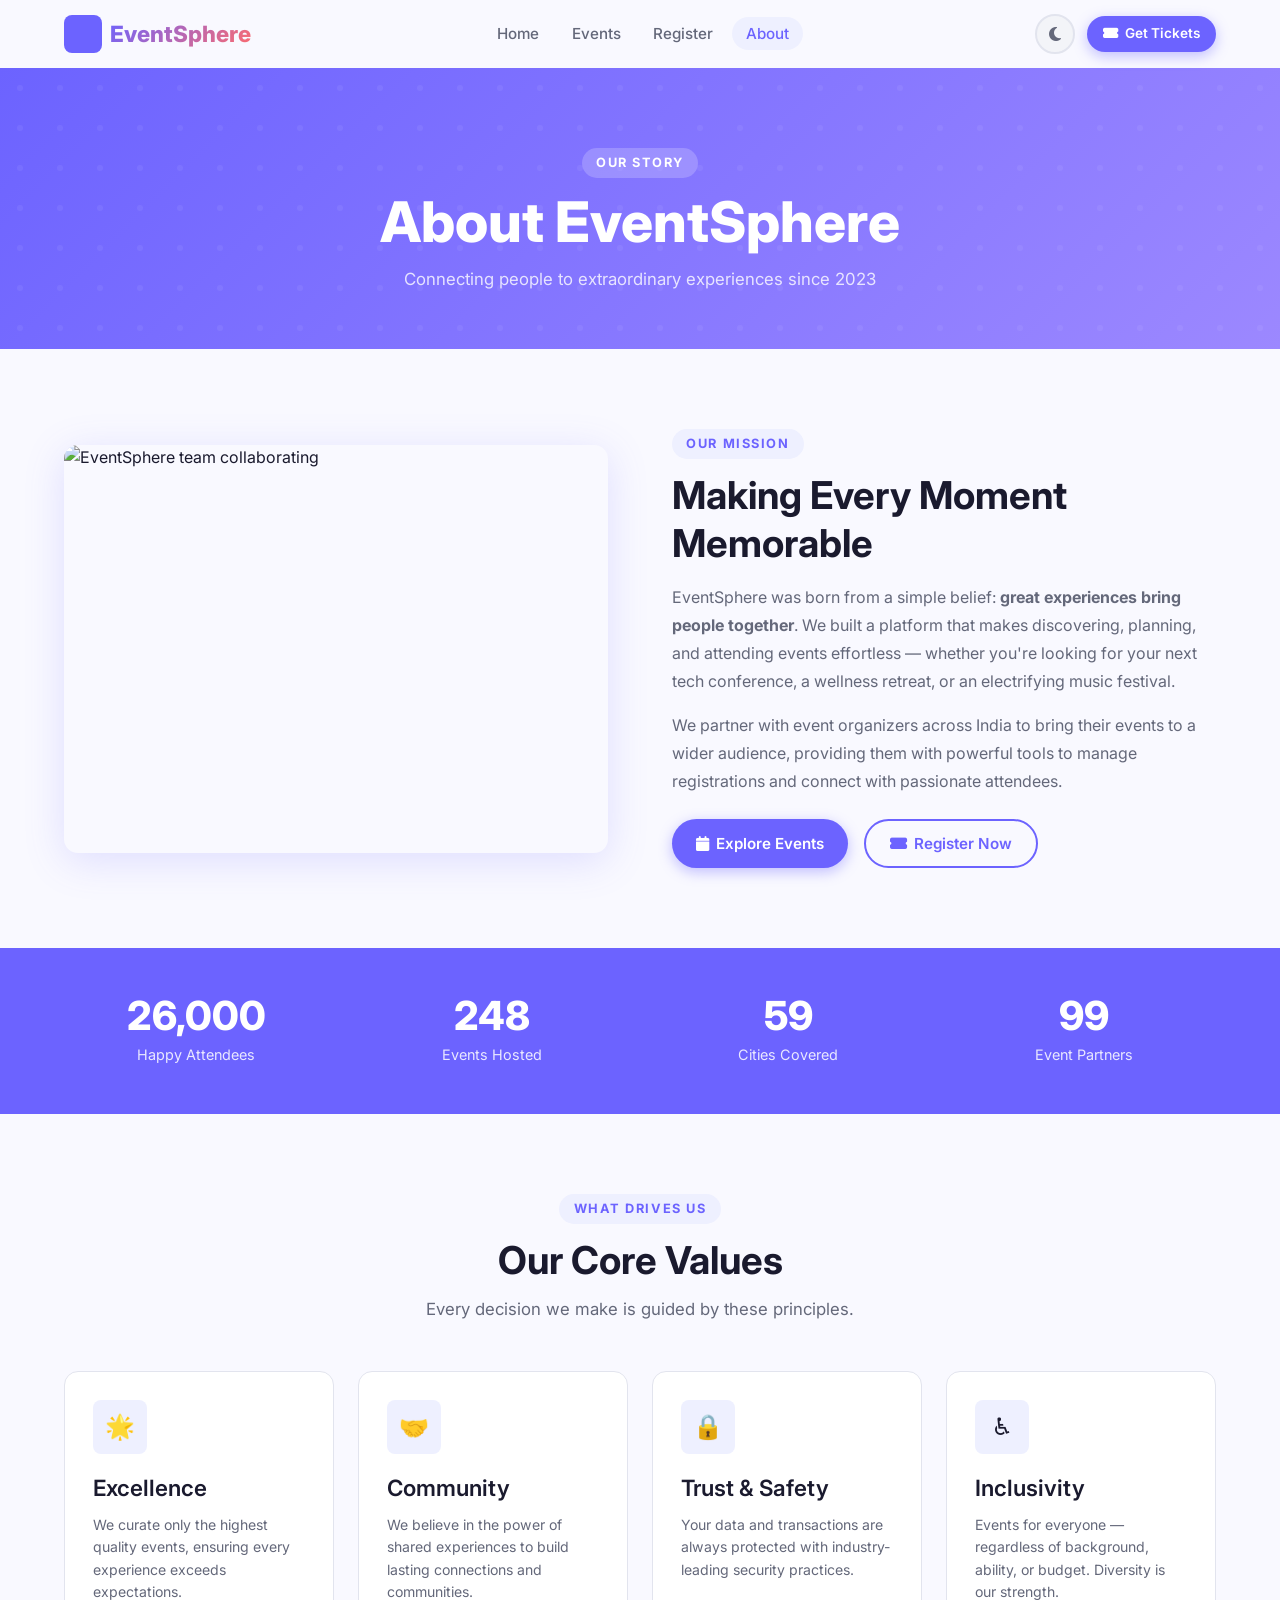
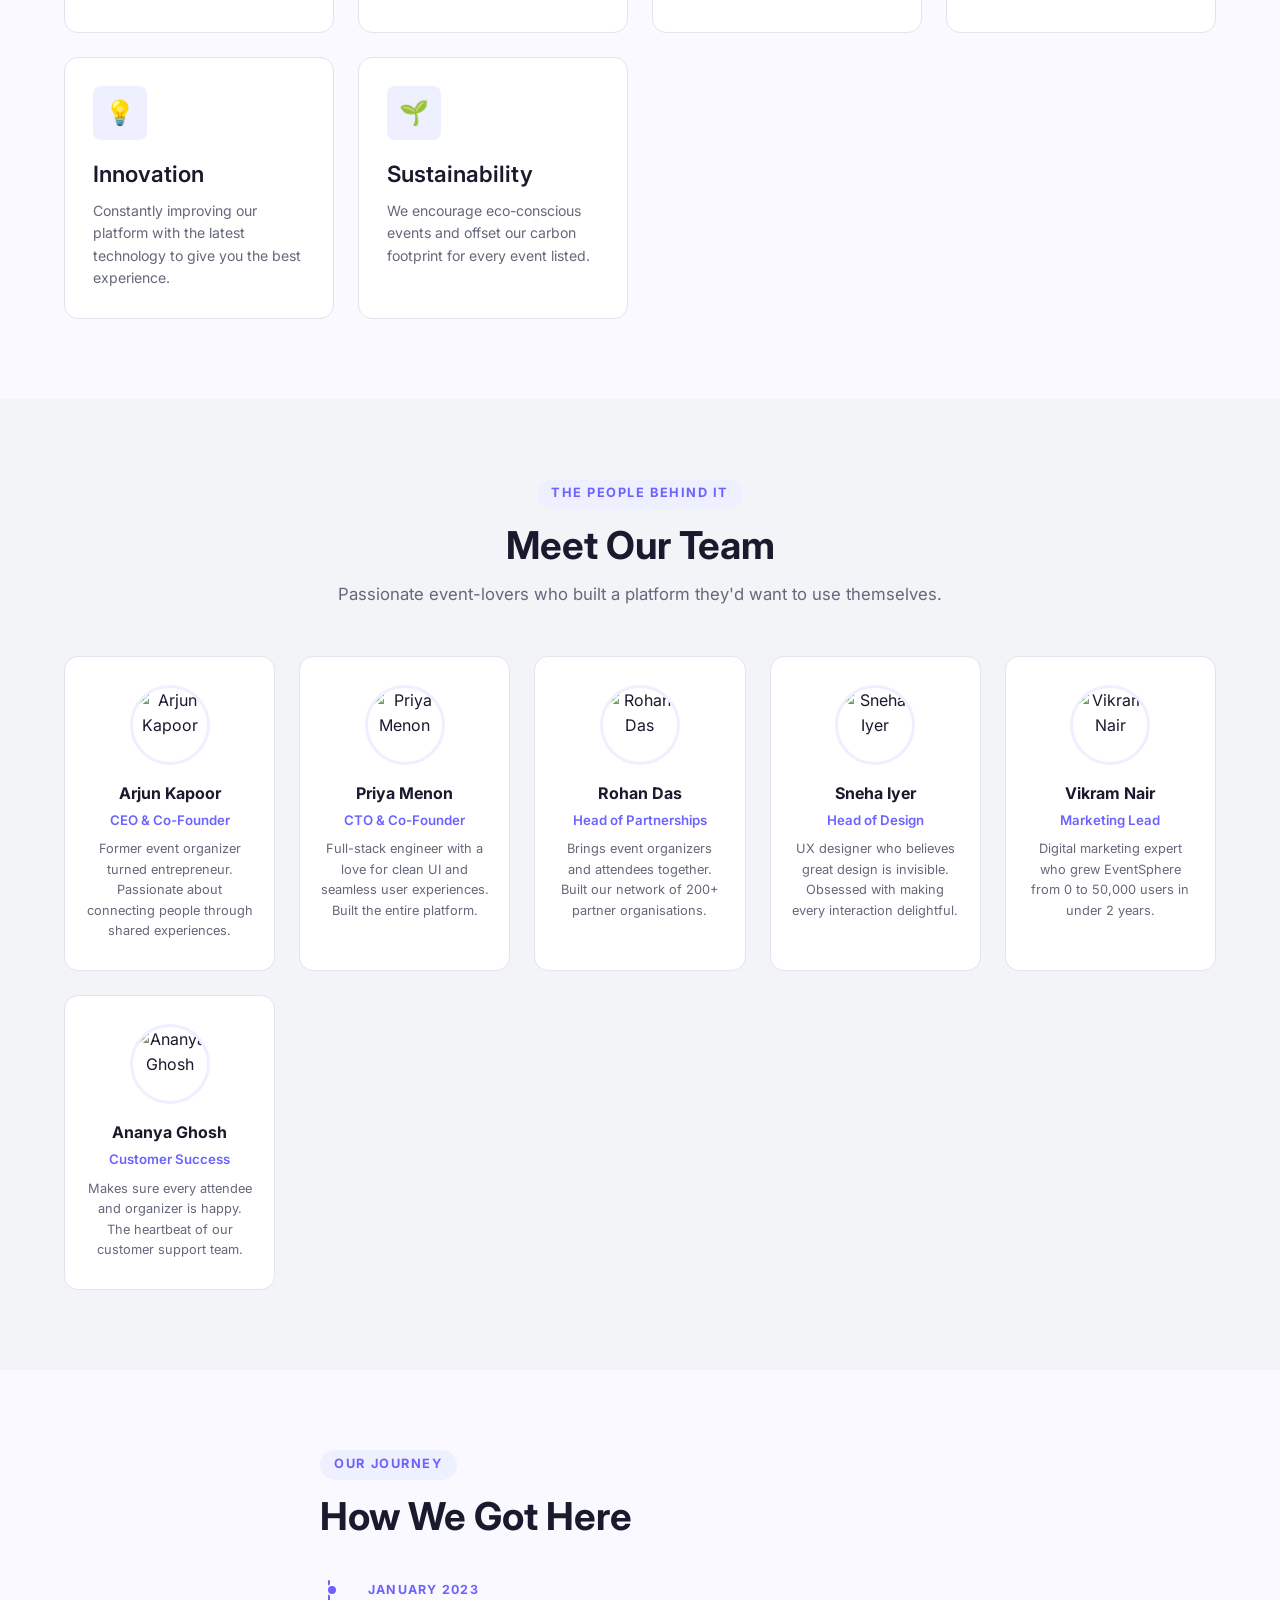
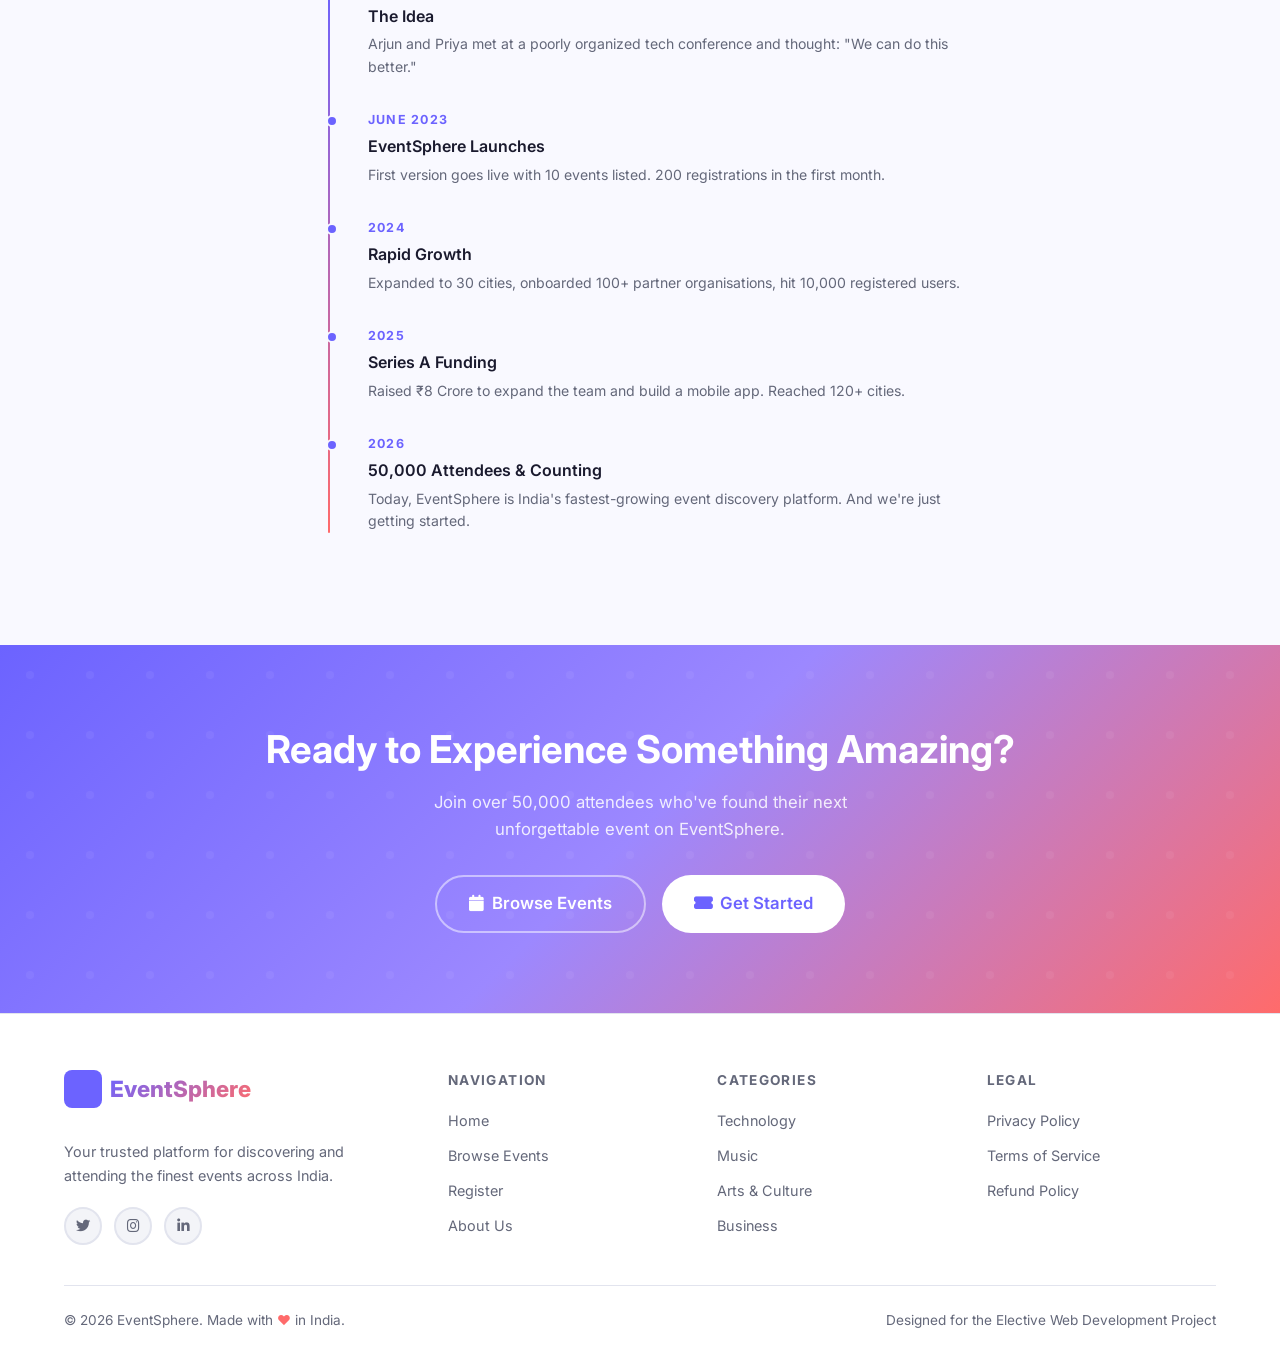
==== commit 5e57ed22: "Project" ====
--- a/about.html
+++ b/about.html
@@ -347,3 +347,4 @@
   </script>
 </body>
 </html>
+
--- a/css/style.css
+++ b/css/style.css
@@ -1557,3 +1557,4 @@
 .text-muted  { color: var(--text-muted); }
 .fw-bold { font-weight: 700; }
 .w-full { width: 100%; }
+
--- a/css/responsive.css
+++ b/css/responsive.css
@@ -166,3 +166,4 @@
   .detail-hero { margin-top: 0; }
   body { background: #fff; color: #000; }
 }
+
